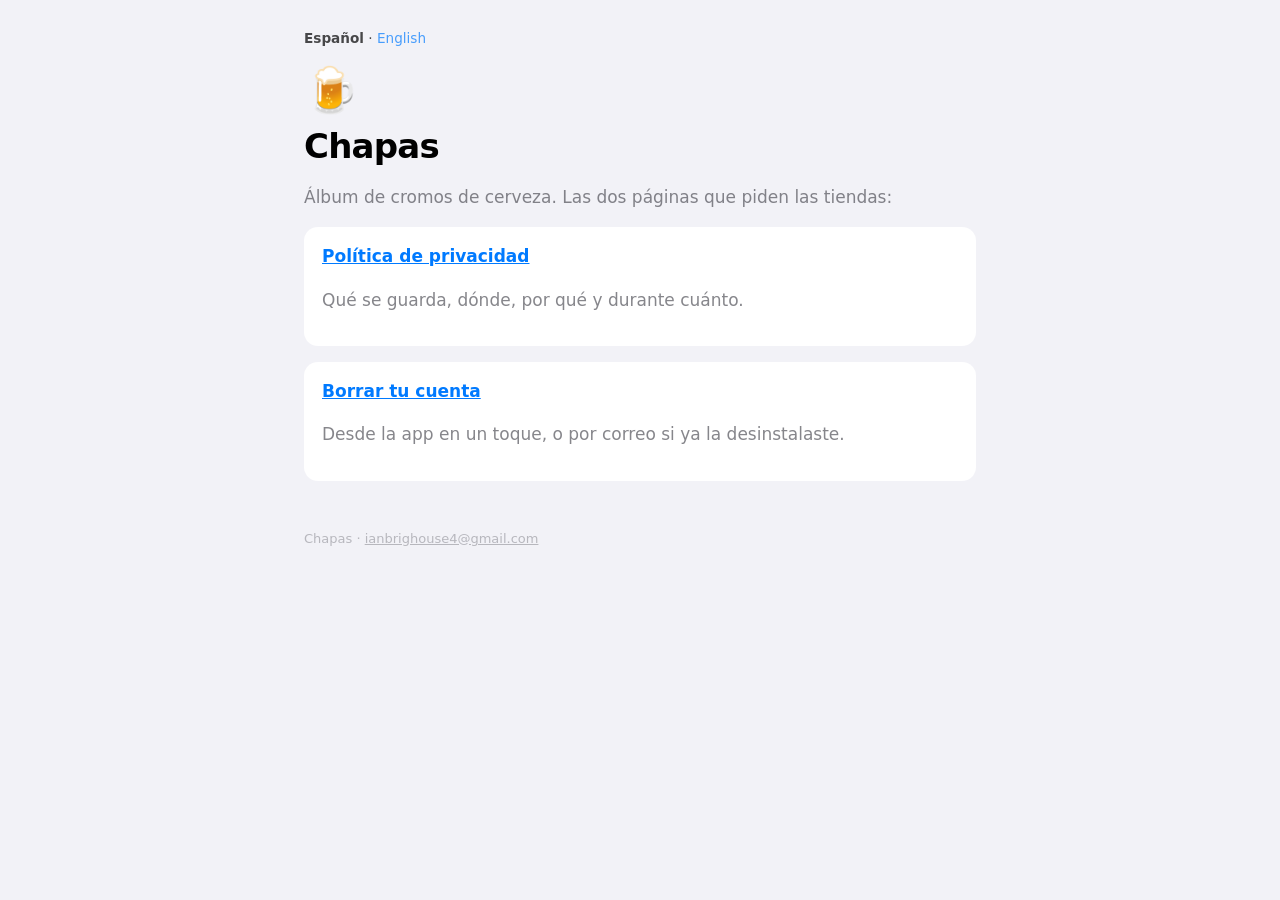
==== index.html @ 626f2159 "Páginas legales de Chapas (es/en) Co-Authored-By: Claude Fable 5.1 <noreply@anthropic.com> Claude-Se" ====
<!doctype html>
<html lang="es">
<head>
<meta charset="utf-8">
<meta name="viewport" content="width=device-width, initial-scale=1">
<title>Chapas · legal</title>
<link rel="stylesheet" href="estilo.css">
</head>
<body>
<main>
  <p class="idiomas"><b>Español</b> · <a href="en/index.html">English</a></p>
  <div class="chapa">🍺</div>
  <h1>Chapas</h1>
  <p class="flojo">Álbum de cromos de cerveza. Las dos páginas que piden las tiendas:</p>
  <div class="caja">
    <h3><a href="privacidad.html">Política de privacidad</a></h3>
    <p class="flojo">Qué se guarda, dónde, por qué y durante cuánto.</p>
  </div>
  <div class="caja">
    <h3><a href="borrar-cuenta.html">Borrar tu cuenta</a></h3>
    <p class="flojo">Desde la app en un toque, o por correo si ya la desinstalaste.</p>
  </div>
  <footer>Chapas · <a href="mailto:ianbrighouse4@gmail.com">ianbrighouse4@gmail.com</a></footer>
</main>
</body>
</html>
---- estilo.css ----
/* Mismos colores que la app, para que la web no parezca de otra empresa. */
:root {
  --fondo: #f2f2f7; --tarjeta: #fff; --texto: #000;
  --texto2: rgba(60,60,67,.62); --texto3: rgba(60,60,67,.32);
  --separador: rgba(60,60,67,.16); --azul: #007aff; --rojo: #ff3b30;
}
@media (prefers-color-scheme: dark) {
  :root {
    --fondo: #000; --tarjeta: #1c1c1e; --texto: #fff;
    --texto2: rgba(235,235,245,.62); --texto3: rgba(235,235,245,.3);
    --separador: rgba(84,84,88,.65); --azul: #0a84ff; --rojo: #ff453a;
  }
}
* { box-sizing: border-box; }
html { -webkit-text-size-adjust: 100%; }
body {
  margin: 0; padding: 28px 20px 70px;
  background: var(--fondo); color: var(--texto);
  font: 17px/1.55 -apple-system, BlinkMacSystemFont, "Segoe UI", Roboto, system-ui, sans-serif;
}
main { max-width: 42rem; margin: 0 auto; }
.chapa { font-size: 44px; line-height: 1; }
h1 { font-size: 34px; line-height: 1.2; letter-spacing: -.8px; margin: 14px 0 2px; }
h2 { font-size: 22px; line-height: 1.3; letter-spacing: -.4px; margin: 38px 0 8px; }
h3 { font-size: 17px; margin: 22px 0 4px; }
p, li { color: var(--texto); }
.flojo { color: var(--texto2); }
.fecha { color: var(--texto3); font-size: 13px; }
ul { padding-left: 1.25em; }
li { margin: 6px 0; }
.caja {
  background: var(--tarjeta); border-radius: 14px; padding: 16px 18px; margin: 16px 0;
}
.caja h3 { margin-top: 0; }
a { color: var(--azul); }
.boton {
  display: inline-block; background: var(--azul); color: #fff; text-decoration: none;
  border-radius: 14px; padding: 15px 26px; font-weight: 600; margin-top: 6px;
}
.boton.rojo { background: var(--rojo); }
table { width: 100%; border-collapse: collapse; margin: 10px 0 0; font-size: 15px; }
th, td { text-align: left; padding: 10px 0; border-bottom: 1px solid var(--separador); vertical-align: top; }
th { color: var(--texto2); font-weight: 600; }
tr:last-child td { border-bottom: none; }
footer { margin-top: 48px; color: var(--texto3); font-size: 13px; }
footer a { color: var(--texto3); }

/* En móvil una tabla de tres columnas no cabe: cada fila se apila y las
   cabeceras pasan a ser etiquetas delante de cada celda. */
@media (max-width: 560px) {
  table, tbody, tr, td { display: block; width: 100%; }
  thead { display: none; }
  tr { background: var(--tarjeta); border-radius: 14px; padding: 14px 16px; margin: 10px 0; }
  td { border: none; padding: 0; }
  td + td { margin-top: 6px; color: var(--texto2); font-size: 15px; }
  td:first-child { font-weight: 600; font-size: 17px; }
  td + td::before { content: attr(data-de) " · "; color: var(--texto3); }
}

.idiomas{font-size:.85rem;opacity:.7;margin:0 0 1.2rem}
.idiomas a{text-decoration:none}
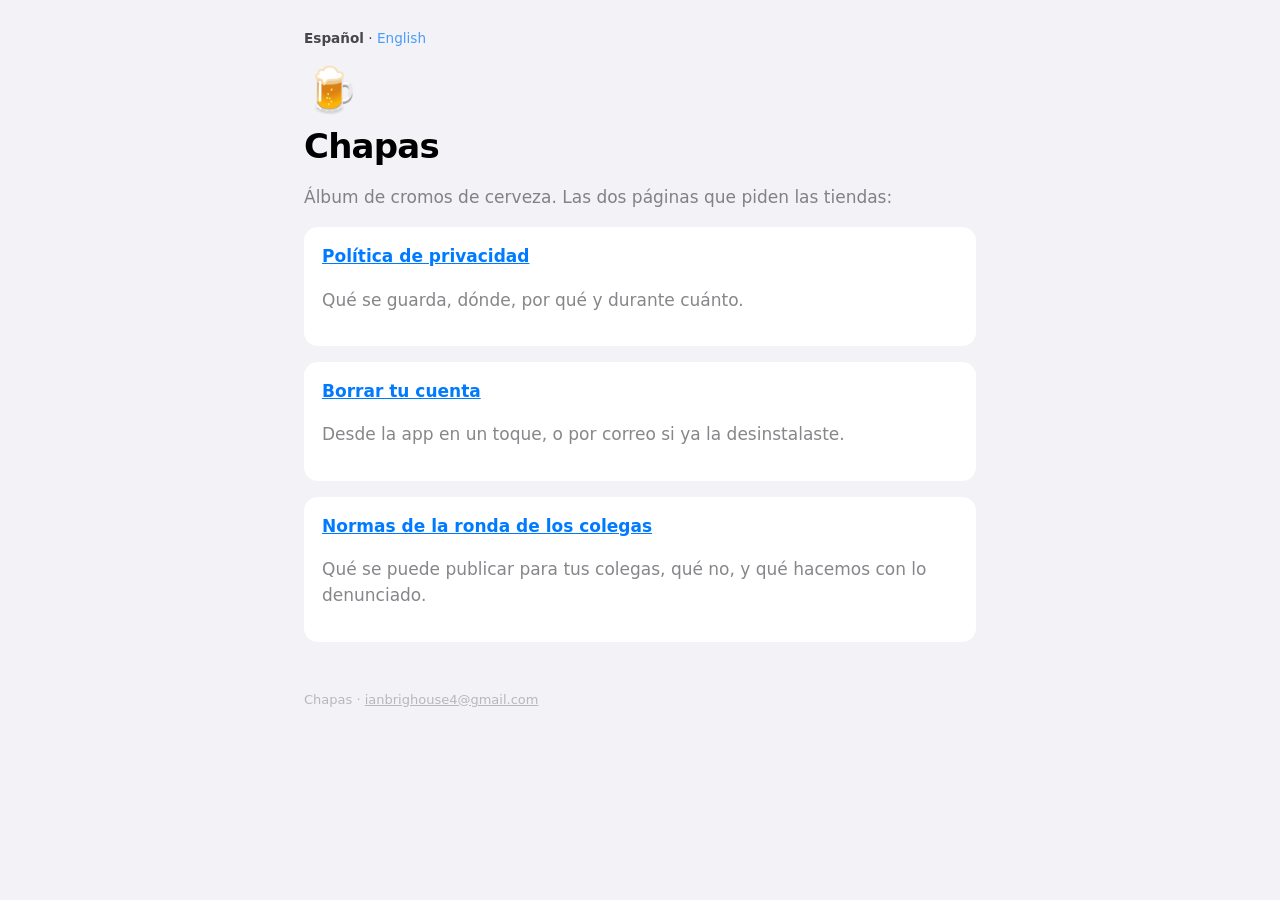
==== commit 1e612c40: "Normas de la ronda, página de invitación y privacidad con colegas e historias Co-Authored-By: Claude" ====
--- a/index.html
+++ b/index.html
@@ -20,6 +20,10 @@
     <h3><a href="borrar-cuenta.html">Borrar tu cuenta</a></h3>
     <p class="flojo">Desde la app en un toque, o por correo si ya la desinstalaste.</p>
   </div>
+  <div class="caja">
+    <h3><a href="normas.html">Normas de la ronda de los colegas</a></h3>
+    <p class="flojo">Qué se puede publicar para tus colegas, qué no, y qué hacemos con lo denunciado.</p>
+  </div>
   <footer>Chapas · <a href="mailto:ianbrighouse4@gmail.com">ianbrighouse4@gmail.com</a></footer>
 </main>
 </body>
